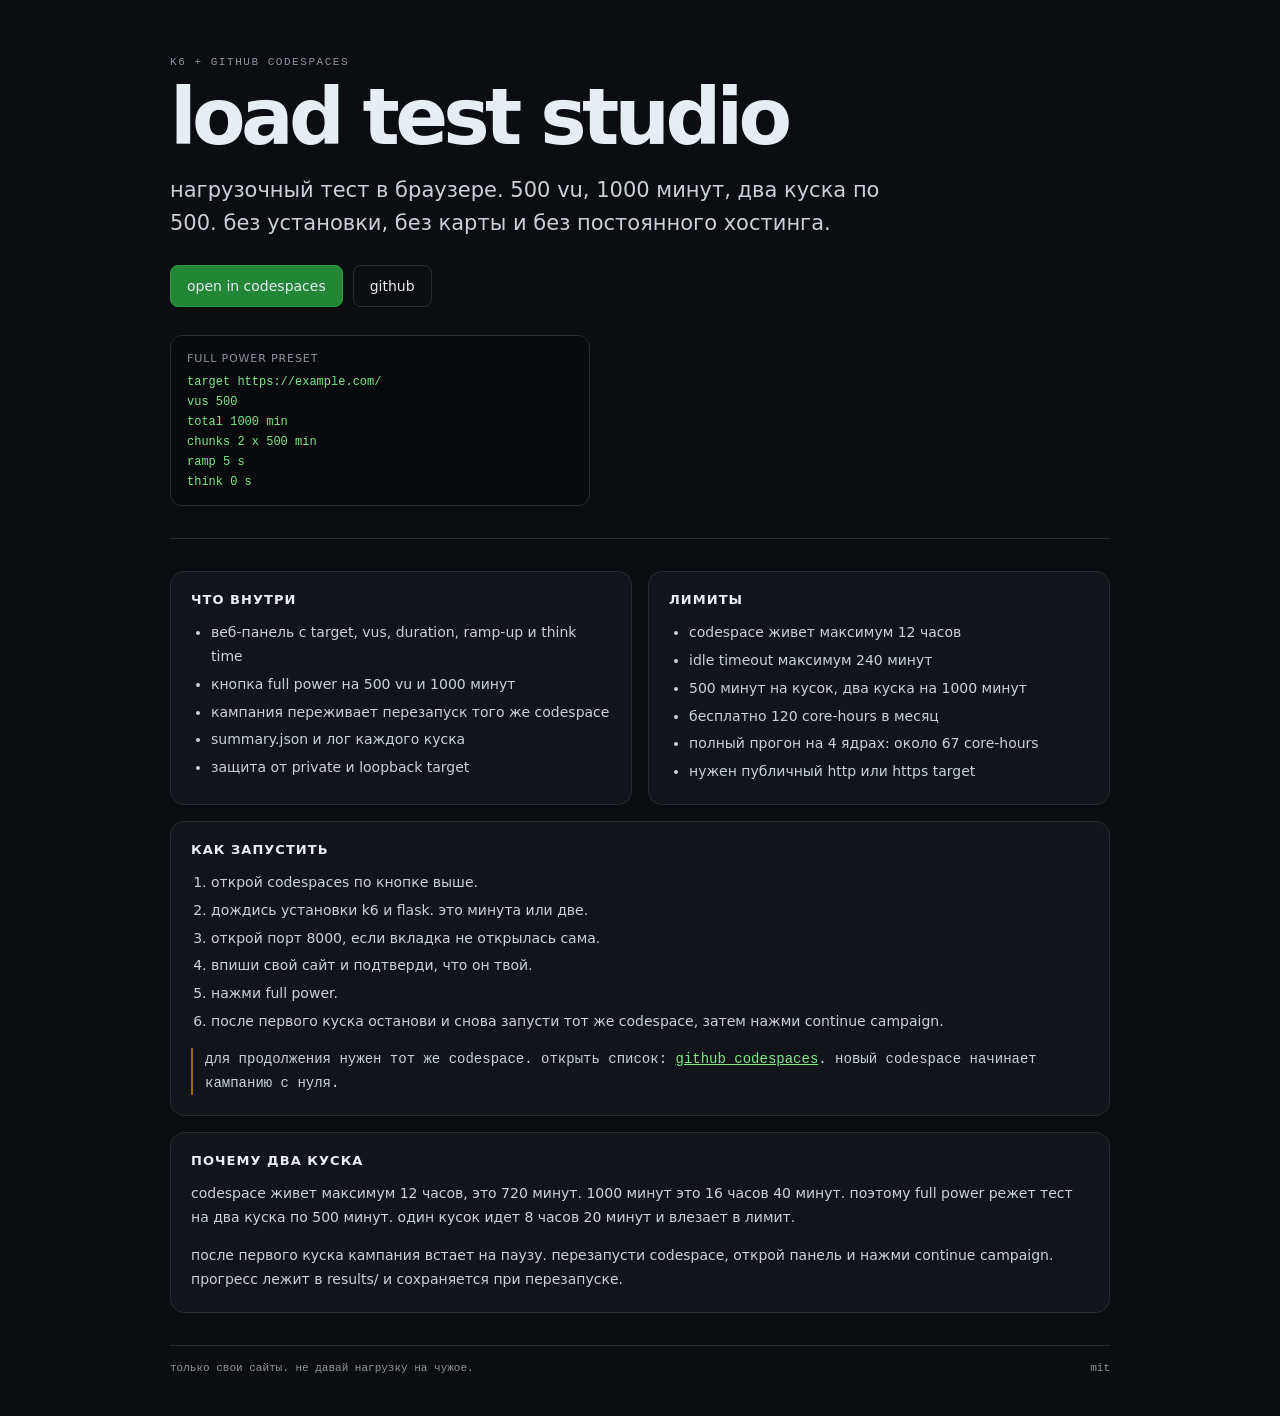
==== docs/index.html @ ef555cbe "load test studio for codespaces" ====
<!doctype html>
<html lang="ru">
<head>
  <meta charset="utf-8">
  <meta name="viewport" content="width=device-width, initial-scale=1">
  <title>load test studio</title>
  <link rel="stylesheet" href="./style.css">
</head>
<body>
  <main>
    <header class="hero">
      <div class="eyebrow">k6 + github codespaces</div>
      <h1>load test studio</h1>
      <p class="lead">нагрузочный тест в браузере. 500 vu, 1000 минут, два куска по 500. без установки, без карты и без постоянного хостинга.</p>
      <div class="actions">
        <a class="button primary" href="https://codespaces.new/uxuxs82/loadtest-codespace?quickstart=1" target="_blank" rel="noreferrer">open in codespaces</a>
        <a class="button ghost" href="https://github.com/uxuxs82/loadtest-codespace" target="_blank" rel="noreferrer">github</a>
      </div>
      <div class="preset">
        <span>full power preset</span>
        <code>target https://example.com/</code>
        <code>vus 500</code>
        <code>total 1000 min</code>
        <code>chunks 2 x 500 min</code>
        <code>ramp 5 s</code>
        <code>think 0 s</code>
      </div>
    </header>

    <section class="grid">
      <article>
        <h2>что внутри</h2>
        <ul>
          <li>веб-панель с target, vus, duration, ramp-up и think time</li>
          <li>кнопка full power на 500 vu и 1000 минут</li>
          <li>кампания переживает перезапуск того же codespace</li>
          <li>summary.json и лог каждого куска</li>
          <li>защита от private и loopback target</li>
        </ul>
      </article>
      <article>
        <h2>лимиты</h2>
        <ul>
          <li>codespace живет максимум 12 часов</li>
          <li>idle timeout максимум 240 минут</li>
          <li>500 минут на кусок, два куска на 1000 минут</li>
          <li>бесплатно 120 core-hours в месяц</li>
          <li>полный прогон на 4 ядрах: около 67 core-hours</li>
          <li>нужен публичный http или https target</li>
        </ul>
      </article>
    </section>

    <section class="steps">
      <h2>как запустить</h2>
      <ol>
        <li>открой codespaces по кнопке выше.</li>
        <li>дождись установки k6 и flask. это минута или две.</li>
        <li>открой порт 8000, если вкладка не открылась сама.</li>
        <li>впиши свой сайт и подтверди, что он твой.</li>
        <li>нажми full power.</li>
        <li>после первого куска останови и снова запусти тот же codespace, затем нажми continue campaign.</li>
      </ol>
      <p class="note">для продолжения нужен тот же codespace. открыть список: <a href="https://github.com/codespaces">github codespaces</a>. новый codespace начинает кампанию с нуля.</p>
    </section>

    <section class="steps">
      <h2>почему два куска</h2>
      <p>codespace живет максимум 12 часов, это 720 минут. 1000 минут это 16 часов 40 минут. поэтому full power режет тест на два куска по 500 минут. один кусок идет 8 часов 20 минут и влезает в лимит.</p>
      <p>после первого куска кампания встает на паузу. перезапусти codespace, открой панель и нажми continue campaign. прогресс лежит в results/ и сохраняется при перезапуске.</p>
    </section>

    <footer>
      <span>только свои сайты. не давай нагрузку на чужое.</span>
      <span>mit</span>
    </footer>
  </main>
</body>
</html>
---- docs/style.css ----
:root {
  --bg: #0b0d10;
  --panel: #11151a;
  --line: #242b35;
  --text: #e6edf3;
  --muted: #8b949e;
  --accent: #7ee787;
  --accent-2: #238636;
}

* {
  box-sizing: border-box;
}

body {
  background: var(--bg);
  color: var(--text);
  font-family: ui-sans-serif, system-ui, -apple-system, "Segoe UI", sans-serif;
  margin: 0;
  -webkit-font-smoothing: antialiased;
}

main {
  margin: 0 auto;
  max-width: 980px;
  padding: 56px 20px 40px;
}

.hero {
  border-bottom: 1px solid var(--line);
  padding-bottom: 32px;
}

.eyebrow,
code,
footer,
.note {
  font-family: ui-monospace, SFMono-Regular, Menlo, Consolas, monospace;
}

.eyebrow {
  color: var(--muted);
  font-size: 11px;
  letter-spacing: 0.14em;
  text-transform: uppercase;
}

h1 {
  font-size: clamp(40px, 8vw, 78px);
  letter-spacing: -0.06em;
  line-height: 0.95;
  margin: 12px 0 20px;
}

.lead {
  color: #c9d1d9;
  font-size: clamp(17px, 2.4vw, 21px);
  line-height: 1.55;
  margin: 0;
  max-width: 720px;
}

.actions {
  display: flex;
  flex-wrap: wrap;
  gap: 10px;
  margin-top: 26px;
}

a {
  color: var(--accent);
}

.button {
  border: 1px solid var(--line);
  border-radius: 8px;
  color: var(--text);
  font-size: 14px;
  padding: 12px 16px;
  text-decoration: none;
}

.button.primary {
  background: var(--accent-2);
  border-color: #2ea043;
}

.button.ghost {
  background: transparent;
}

.button:hover {
  border-color: #3d444d;
}

.preset {
  background: #080a0d;
  border: 1px solid var(--line);
  border-radius: 12px;
  display: grid;
  gap: 6px;
  margin-top: 28px;
  max-width: 420px;
  padding: 16px;
}

.preset span {
  color: var(--muted);
  font-size: 11px;
  letter-spacing: 0.08em;
  margin-bottom: 4px;
  text-transform: uppercase;
}

.preset code {
  color: var(--accent);
  font-size: 12px;
}

.grid {
  display: grid;
  gap: 16px;
  grid-template-columns: 1fr 1fr;
  margin-top: 32px;
}

article,
.steps {
  background: var(--panel);
  border: 1px solid var(--line);
  border-radius: 14px;
  padding: 20px;
}

.steps {
  margin-top: 16px;
}

h2 {
  font-size: 13px;
  letter-spacing: 0.08em;
  margin: 0 0 14px;
  text-transform: uppercase;
}

ul,
ol {
  color: #c9d1d9;
  font-size: 14px;
  line-height: 1.7;
  margin: 0;
  padding-left: 20px;
}

li + li {
  margin-top: 4px;
}

.steps p {
  color: #c9d1d9;
  font-size: 14px;
  line-height: 1.7;
  margin: 14px 0 0;
}

.note {
  border-left: 2px solid #9e6a03;
  color: var(--muted);
  font-size: 12px;
  padding-left: 12px;
}

footer {
  border-top: 1px solid var(--line);
  color: var(--muted);
  display: flex;
  flex-wrap: wrap;
  font-size: 11px;
  gap: 16px;
  justify-content: space-between;
  margin-top: 32px;
  padding-top: 16px;
}

@media (max-width: 720px) {
  main {
    padding-top: 32px;
  }

  .grid {
    grid-template-columns: 1fr;
  }
}
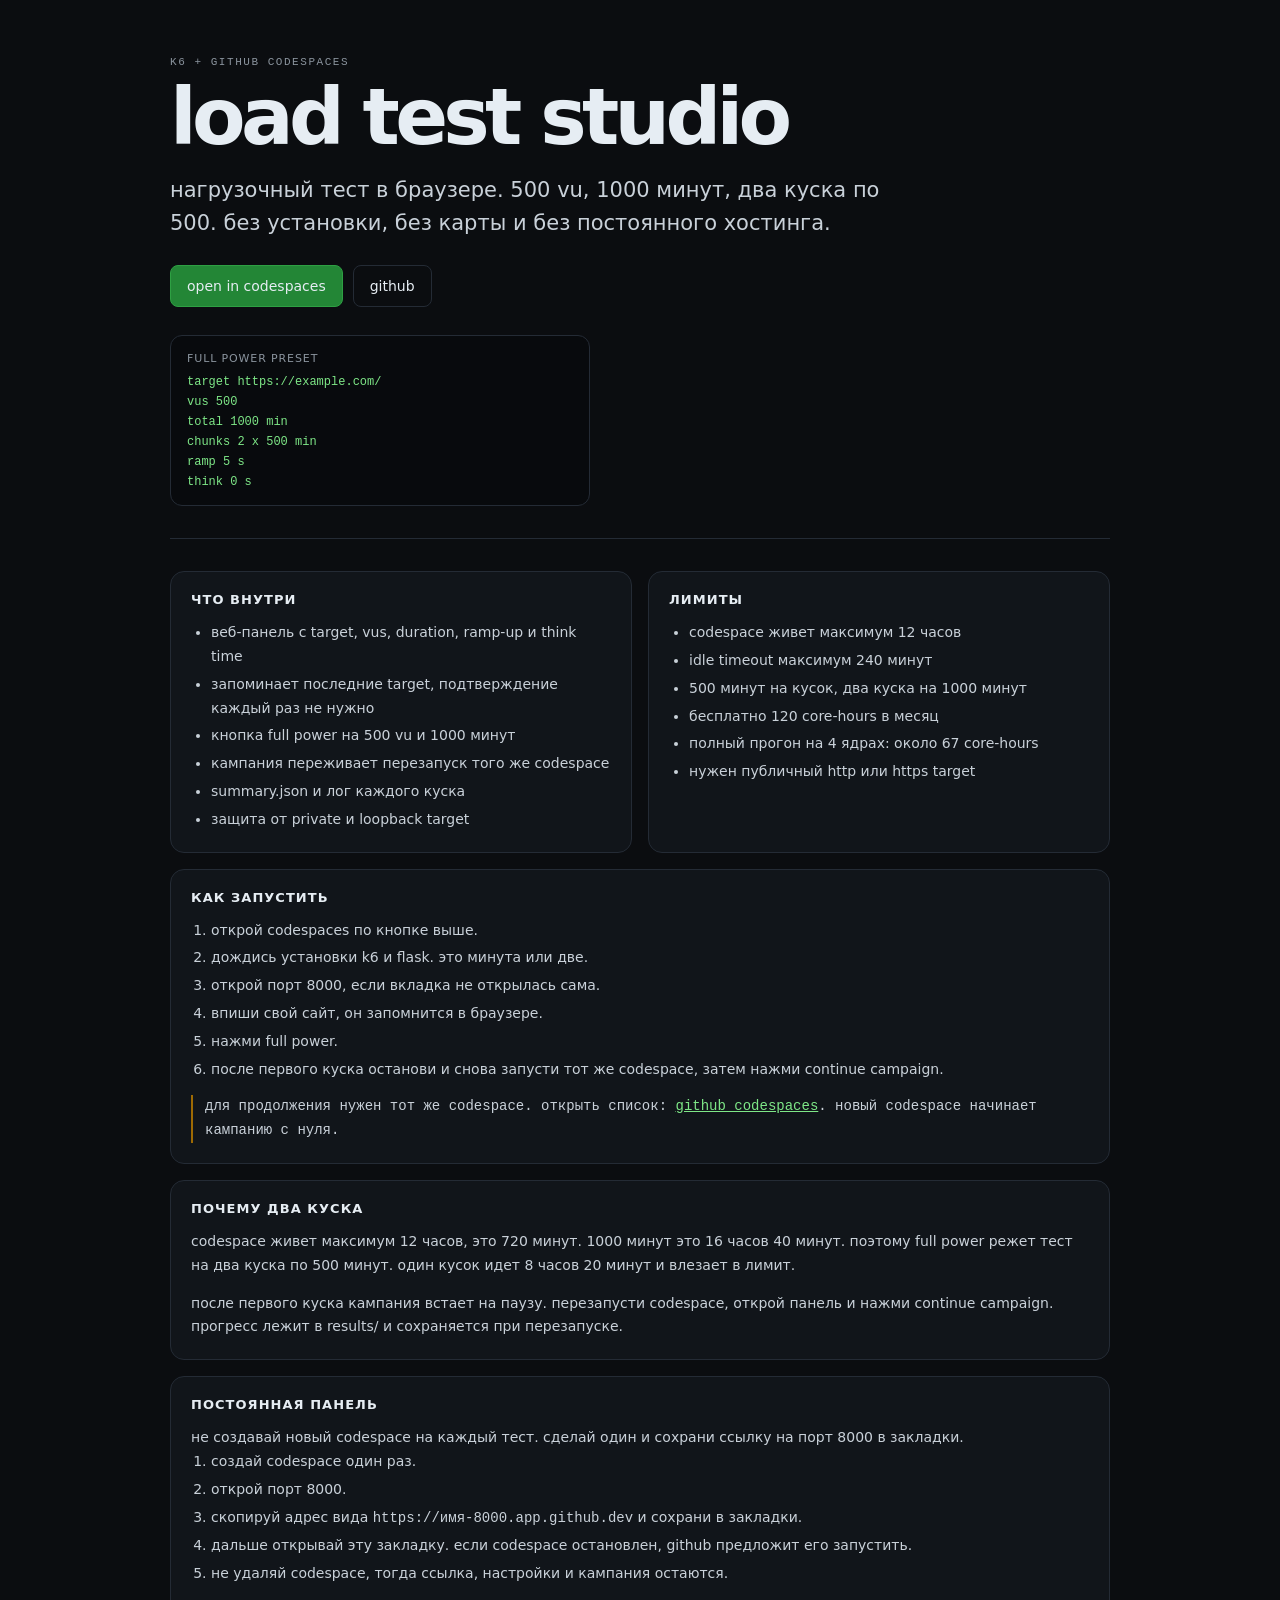
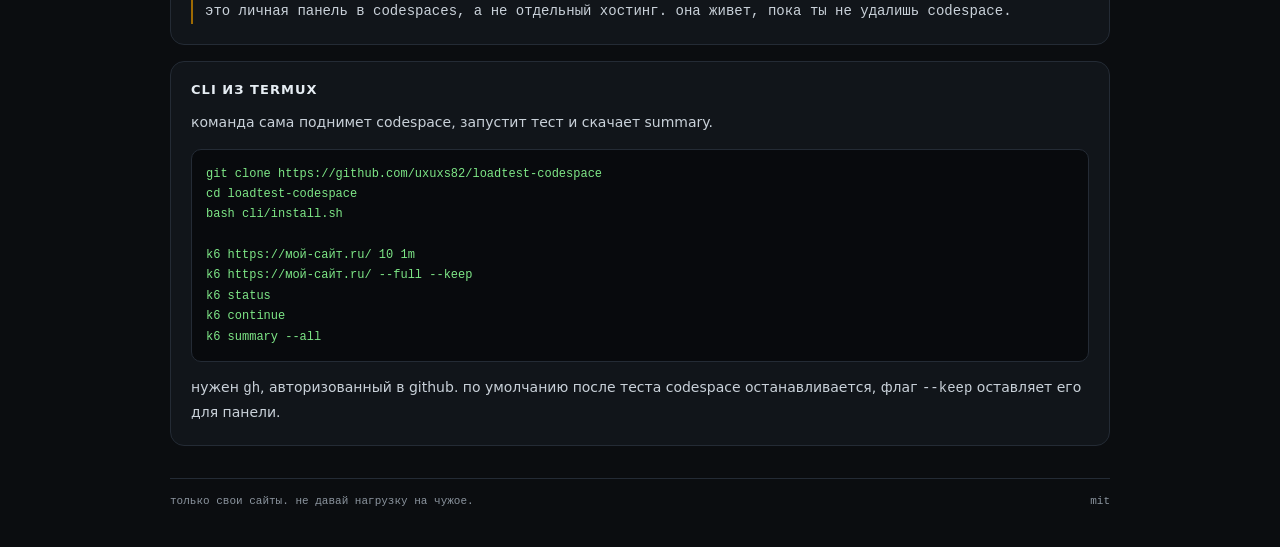
==== commit f01a0ffc: "add codespace cli and simplify target setup" ====
--- a/docs/index.html
+++ b/docs/index.html
@@ -32,6 +32,7 @@
         <h2>что внутри</h2>
         <ul>
           <li>веб-панель с target, vus, duration, ramp-up и think time</li>
+          <li>запоминает последние target, подтверждение каждый раз не нужно</li>
           <li>кнопка full power на 500 vu и 1000 минут</li>
           <li>кампания переживает перезапуск того же codespace</li>
           <li>summary.json и лог каждого куска</li>
@@ -57,7 +58,7 @@
         <li>открой codespaces по кнопке выше.</li>
         <li>дождись установки k6 и flask. это минута или две.</li>
         <li>открой порт 8000, если вкладка не открылась сама.</li>
-        <li>впиши свой сайт и подтверди, что он твой.</li>
+        <li>впиши свой сайт, он запомнится в браузере.</li>
         <li>нажми full power.</li>
         <li>после первого куска останови и снова запусти тот же codespace, затем нажми continue campaign.</li>
       </ol>
@@ -70,6 +71,34 @@
       <p>после первого куска кампания встает на паузу. перезапусти codespace, открой панель и нажми continue campaign. прогресс лежит в results/ и сохраняется при перезапуске.</p>
     </section>
 
+    <section class="steps">
+      <h2>постоянная панель</h2>
+      <p>не создавай новый codespace на каждый тест. сделай один и сохрани ссылку на порт 8000 в закладки.</p>
+      <ol>
+        <li>создай codespace один раз.</li>
+        <li>открой порт 8000.</li>
+        <li>скопируй адрес вида <code>https://имя-8000.app.github.dev</code> и сохрани в закладки.</li>
+        <li>дальше открывай эту закладку. если codespace остановлен, github предложит его запустить.</li>
+        <li>не удаляй codespace, тогда ссылка, настройки и кампания остаются.</li>
+      </ol>
+      <p class="note">это личная панель в codespaces, а не отдельный хостинг. она живет, пока ты не удалишь codespace.</p>
+    </section>
+
+    <section class="steps">
+      <h2>cli из termux</h2>
+      <p>команда сама поднимет codespace, запустит тест и скачает summary.</p>
+      <pre><code>git clone https://github.com/uxuxs82/loadtest-codespace
+cd loadtest-codespace
+bash cli/install.sh
+
+k6 https://мой-сайт.ru/ 10 1m
+k6 https://мой-сайт.ru/ --full --keep
+k6 status
+k6 continue
+k6 summary --all</code></pre>
+      <p>нужен <code>gh</code>, авторизованный в github. по умолчанию после теста codespace останавливается, флаг <code>--keep</code> оставляет его для панели.</p>
+    </section>
+
     <footer>
       <span>только свои сайты. не давай нагрузку на чужое.</span>
       <span>mit</span>
--- a/docs/style.css
+++ b/docs/style.css
@@ -170,6 +170,22 @@
   padding-left: 12px;
 }
 
+pre {
+  background: #080a0d;
+  border: 1px solid var(--line);
+  border-radius: 10px;
+  color: var(--accent);
+  font-size: 12px;
+  line-height: 1.7;
+  margin: 14px 0 0;
+  overflow-x: auto;
+  padding: 14px;
+}
+
+pre code {
+  color: inherit;
+}
+
 footer {
   border-top: 1px solid var(--line);
   color: var(--muted);
